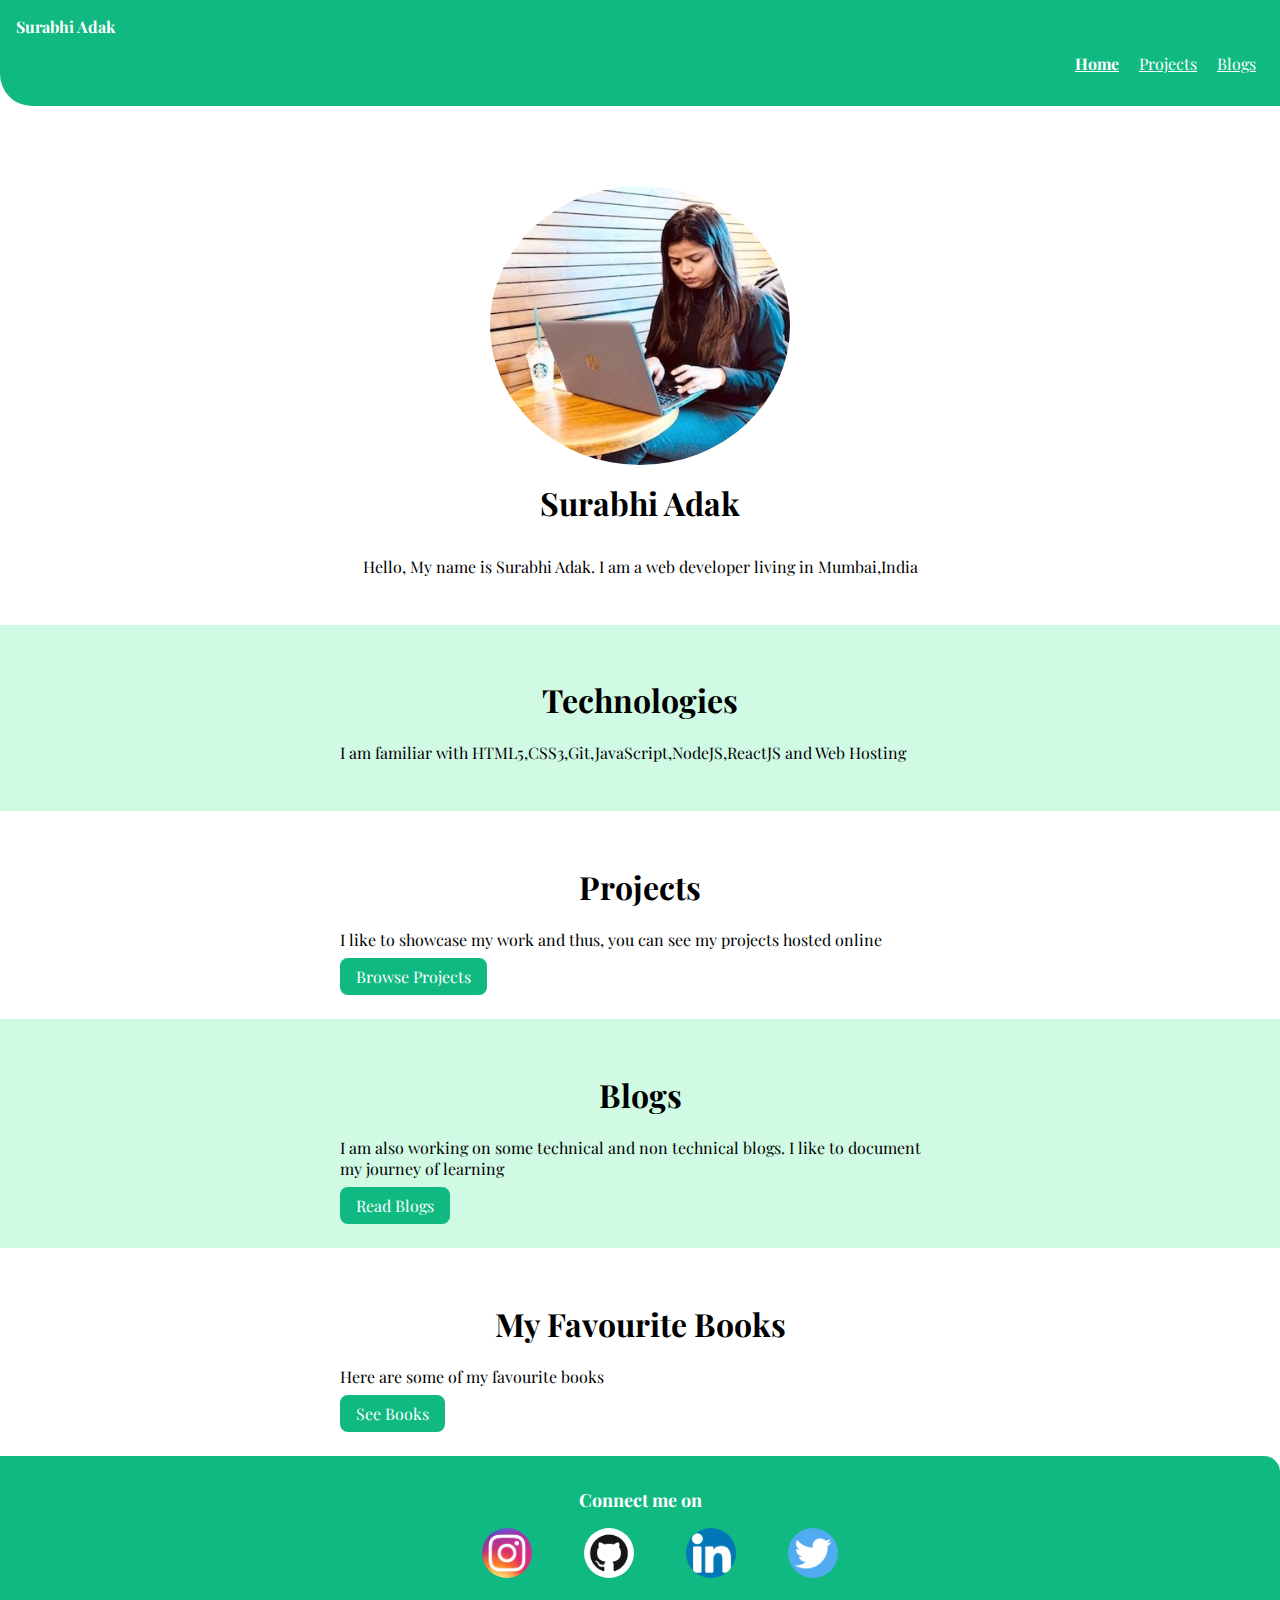
==== index.html @ f6007226 "commit" ====
<!DOCTYPE html>
<html lang="en">
<head>
    <meta charset="UTF-8">
    <meta name="viewport" content="width=device-width, initial-scale=1.0">
    <title>Home | Surabhi Adak</title>
    <link href="style.css" rel="stylesheet" />
</head>
<body>
    <nav class="navigation">
        <div class="nav-brand">Surabhi Adak</div>
        <ul class="list-non-bullet nav-pills">
            <li class="list-item-inline">
                <a class="link link-active" href="/">Home</a>
            </li>
            <li class="list-item-inline">
                <a class="link" href="projects.html">Projects</a>
            </li>
            <li class="list-item-inline">
                <a class="link" href="blogs.html">Blogs</a>
            </li>
        </ul>
    </nav>

    <header class="hero">
        <img class="hero-img" src="Images\1.jpg">
        <h1 class="hero-heading">Surabhi Adak</h1>
        <p class="about">Hello, My name is Surabhi Adak. I am a web developer living in Mumbai,India</p>
    </header>

    <section class="section ow">
        <div class="container container-center">
        <h1>Technologies</h1>
        <p>I am familiar with HTML5,CSS3,Git,JavaScript,NodeJS,ReactJS and Web Hosting</p>
        </div>
    </section>

    <section class="section">
        <div class="container container-center">
        <h1>Projects</h1>
        <p>I like to showcase my work and thus, you can see my projects hosted online</p>
        <a class="links link-primary" href="projects.html">Browse Projects</a>
        </div>
    </section>

    <section class=" section ow">
        <div class="container container-center">
        <h1>Blogs</h1>
        <p>I am also working on some technical and non technical blogs. I like to document my journey of learning</p>
        <a class="links link-primary" href="blogs.html">Read Blogs</a>
        </div>
     </section>

    <section class=" section">
        <div class="container container-center">
        <h1>My Favourite Books</h1>
        <p>Here are some of my favourite books</p>
        <a class="links link-primary" href="books.html">See Books</a>
        </div>
    </section>

    <footer class="footer">
        <div class="footer-header">Connect me on</div>
         <ul class="social-links list-non-bullet">
            <li class="list-item-inline">
                <a class="links"
                href="https://www.instagram.com/coding_mood/"> <img class="footer-img" src="Images\Instagram.jpg"></a>
            </li>
            <li class="list-item-inline">
                <a class="links"
                href="https://github.com/surabhiadak"><img class="footer-img" src="Images\GitHub-Mark.png"></a>
            </li>
            <li class="list-item-inline">
                <a class="links"
                href="https://www.linkedin.com/in/surabhi-adak-30b485152/"><img class="footer-img" src="Images\LinkedIn.png"></a>
            </li>
            <li class="list-item-inline">
                <a class="links"
                href="https://twitter.com/AdakSurabhi"><img class="footer-img" src="Images\Twitter.png"></a>
            </li>
        </ul>
    </footer>
</body>
</html>
---- style.css ----
@import url('https://fonts.googleapis.com/css2?family=Playfair+Display:wght@500&display=swap');

:root
{
    --primary-color: #10B981;
    --dary-gray: #10B981; 
    --off-white: #D1FAE5;
}

body
{
    font-family:'Playfair Display', serif;
    margin: 0px;
}

hr
{
    margin: 2rem 0rem;
}

/**spaces**/

.margin-md 
{
   padding: 2rem 2rem;
}
/**container**/
.container
{
    padding: 0rem 1rem;
}
.container-center
{
    max-width: 600px;
    margin: auto;
}

/**links**/

.links
{
    text-decoration: none;
    padding: 0.5rem 1rem;
    margin-top: 1rem;
    margin-bottom: 1rem;
}
.link-primary
{
    background-color: var(--primary-color);
    border-radius: 0.5rem;
    color: white;
}
.link-secondary
{
    color: var(--primary-color);
    border-radius: 0.5rem;
    border: 1px solid var(--primary-color);
}

/**lists**/
.list-non-bullet
{
    list-style:none;
}
.list-item-inline
{
    display: inline;
    padding: 0rem 0.5rem;
}

/**navigation**/
.navigation
{
    background-color: var(--primary-color);
    color: white;
    padding: 1rem;
    border-bottom-left-radius: 2rem;
  
}
.navigation .link
{
    color:white;
}
.navigation .nav-pills
{
    text-align: right;
}
.navigation .nav-brand
{
    font-weight: bold;
}
.navigation .link-active
{
    font-weight: bold;
}

/**header**/
.hero
{
    padding: 2rem;
    padding-top: 5rem;
}
.hero .hero-img
{
    max-width: 300px;
    display: block;
    margin:auto;
    border-radius: 50%;
}
.hero .hero-heading
{
    text-align: center;
    color: black;
    margin: auto;
    padding: 1rem
}

.hero .hero-heading .heading-inverted
{
    color: black;
}

.hero .about
{
    text-align: center;
}

/**section**/
.section
{
    padding: 2rem;
}
.section h1
{
    text-align: center;
}

.ow
{
    background-color: var(--off-white);
}

/**footer**/
.footer
{
    background-color: var(--primary-color);
    padding: 2rem 2rem;
    text-align: center;
    color: white;
    border-top-right-radius: 1rem;

}
.footer .footer-header
{
    font-weight: bold;
    font-size: large;
    text-align: center;
}
.footer .links
{
    color:white;
    text-align: center;
}

.footer .list-item-inline .footer-img
{
    max-width: 50px;
    margin:auto;
    border-radius: 50%;
}
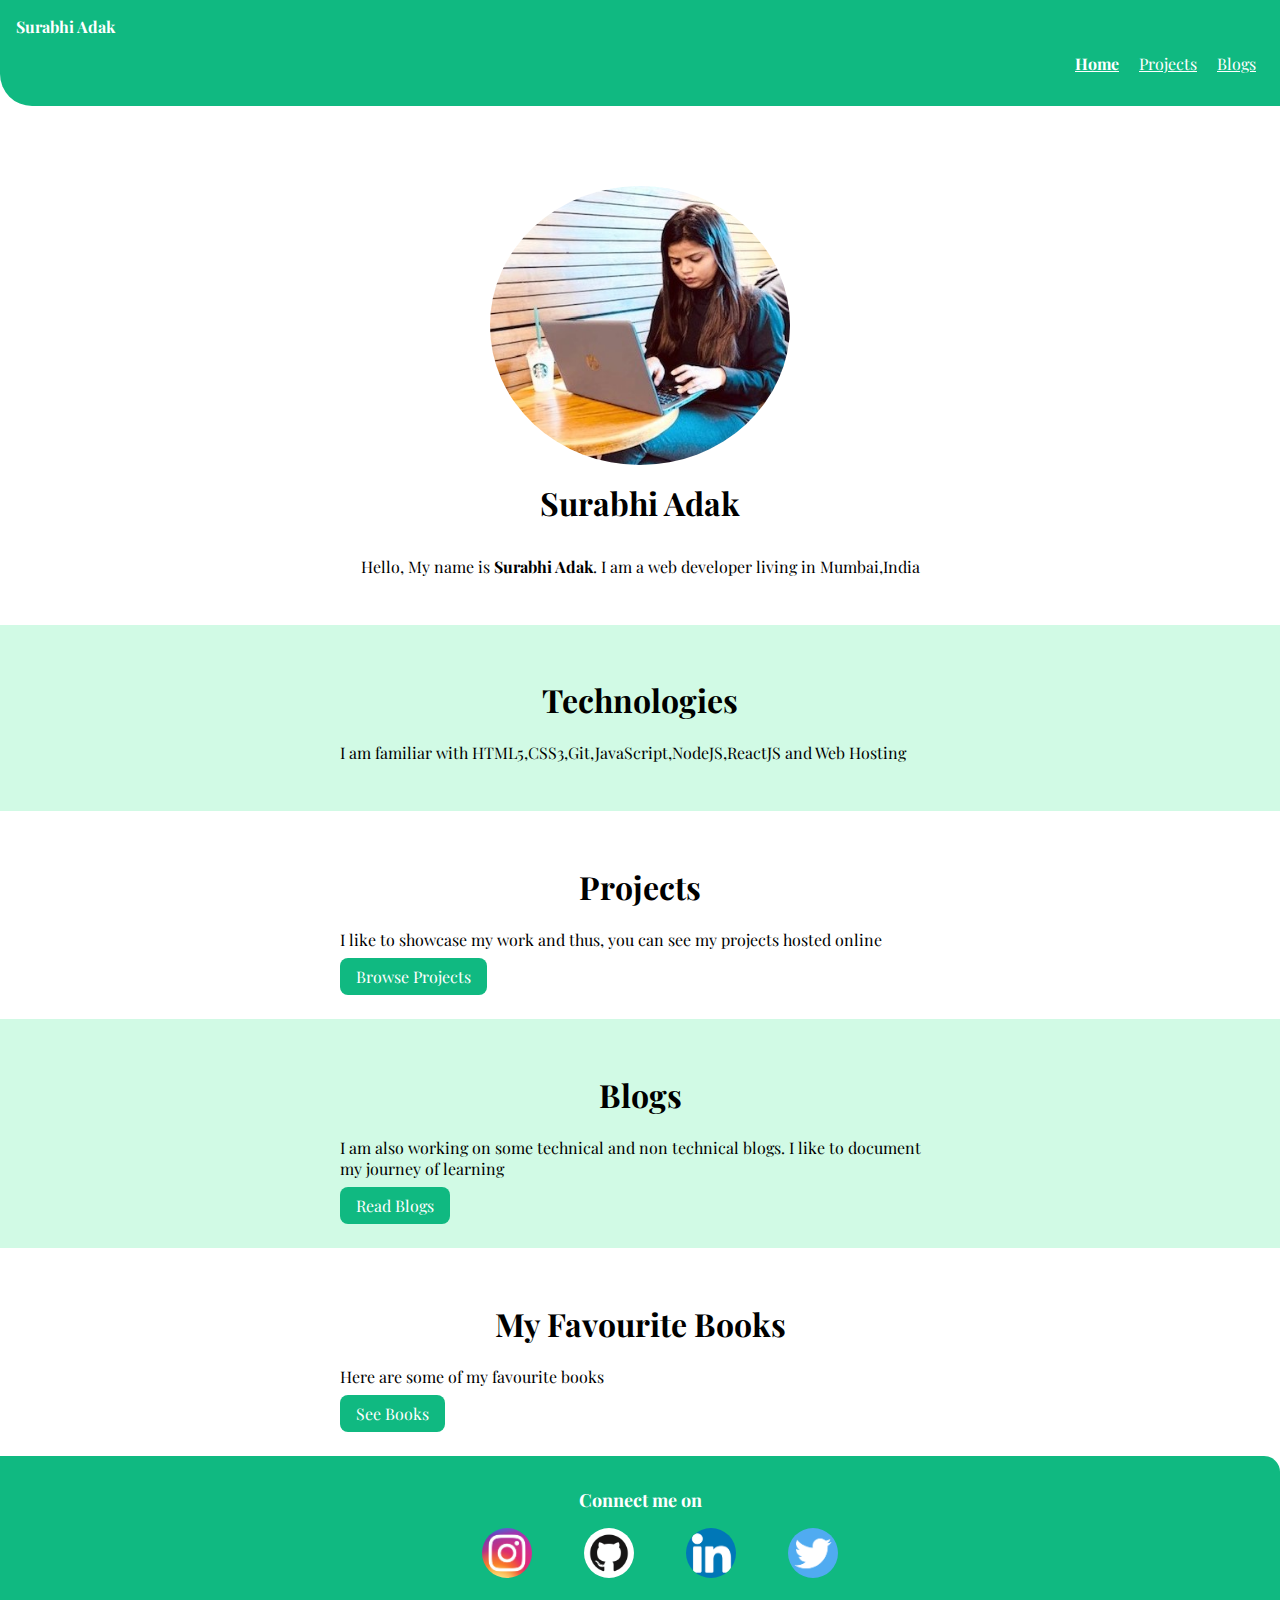
==== commit d968b17a: "Update index.html" ====
--- a/index.html
+++ b/index.html
@@ -25,7 +25,7 @@
     <header class="hero">
         <img class="hero-img" src="Images\1.jpg">
         <h1 class="hero-heading">Surabhi Adak</h1>
-        <p class="about">Hello, My name is Surabhi Adak. I am a web developer living in Mumbai,India</p>
+        <p class="about">Hello, My name is <strong>Surabhi Adak</strong>. I am a web developer living in Mumbai,India</p>
     </header>
 
     <section class="section ow">
--- a/style.css
+++ b/style.css
@@ -24,6 +24,7 @@
 {
    padding: 2rem 2rem;
 }
+
 /**container**/
 .container
 {
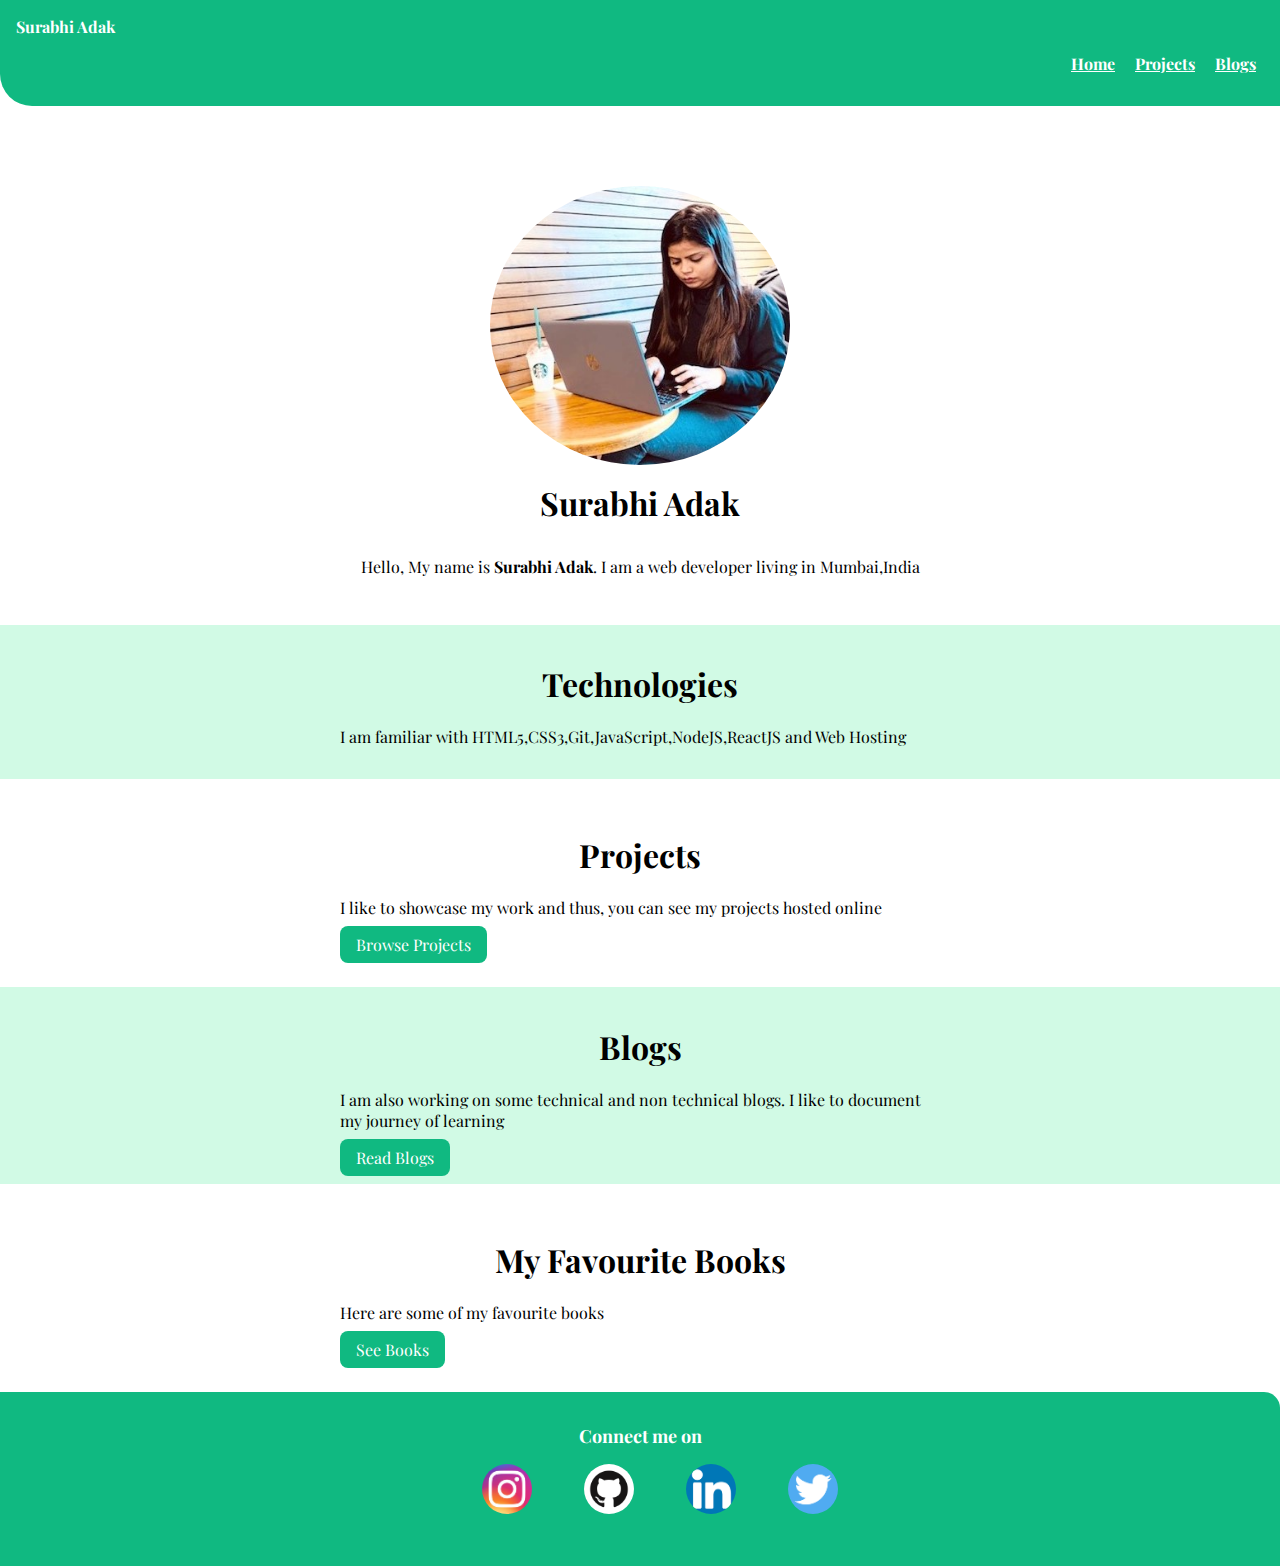
==== commit 1e1360cd: "Update index.html" ====
--- a/index.html
+++ b/index.html
@@ -14,10 +14,10 @@
                 <a class="link link-active" href="/">Home</a>
             </li>
             <li class="list-item-inline">
-                <a class="link" href="projects.html">Projects</a>
+                <a class="link link-active" href="projects.html">Projects</a>
             </li>
             <li class="list-item-inline">
-                <a class="link" href="blogs.html">Blogs</a>
+                <a class="link link-active" href="blogs.html">Blogs</a>
             </li>
         </ul>
     </nav>
--- a/style.css
+++ b/style.css
@@ -139,6 +139,7 @@
 .ow
 {
     background-color: var(--off-white);
+    padding: 1rem 2rem;
 }
 
 /**footer**/
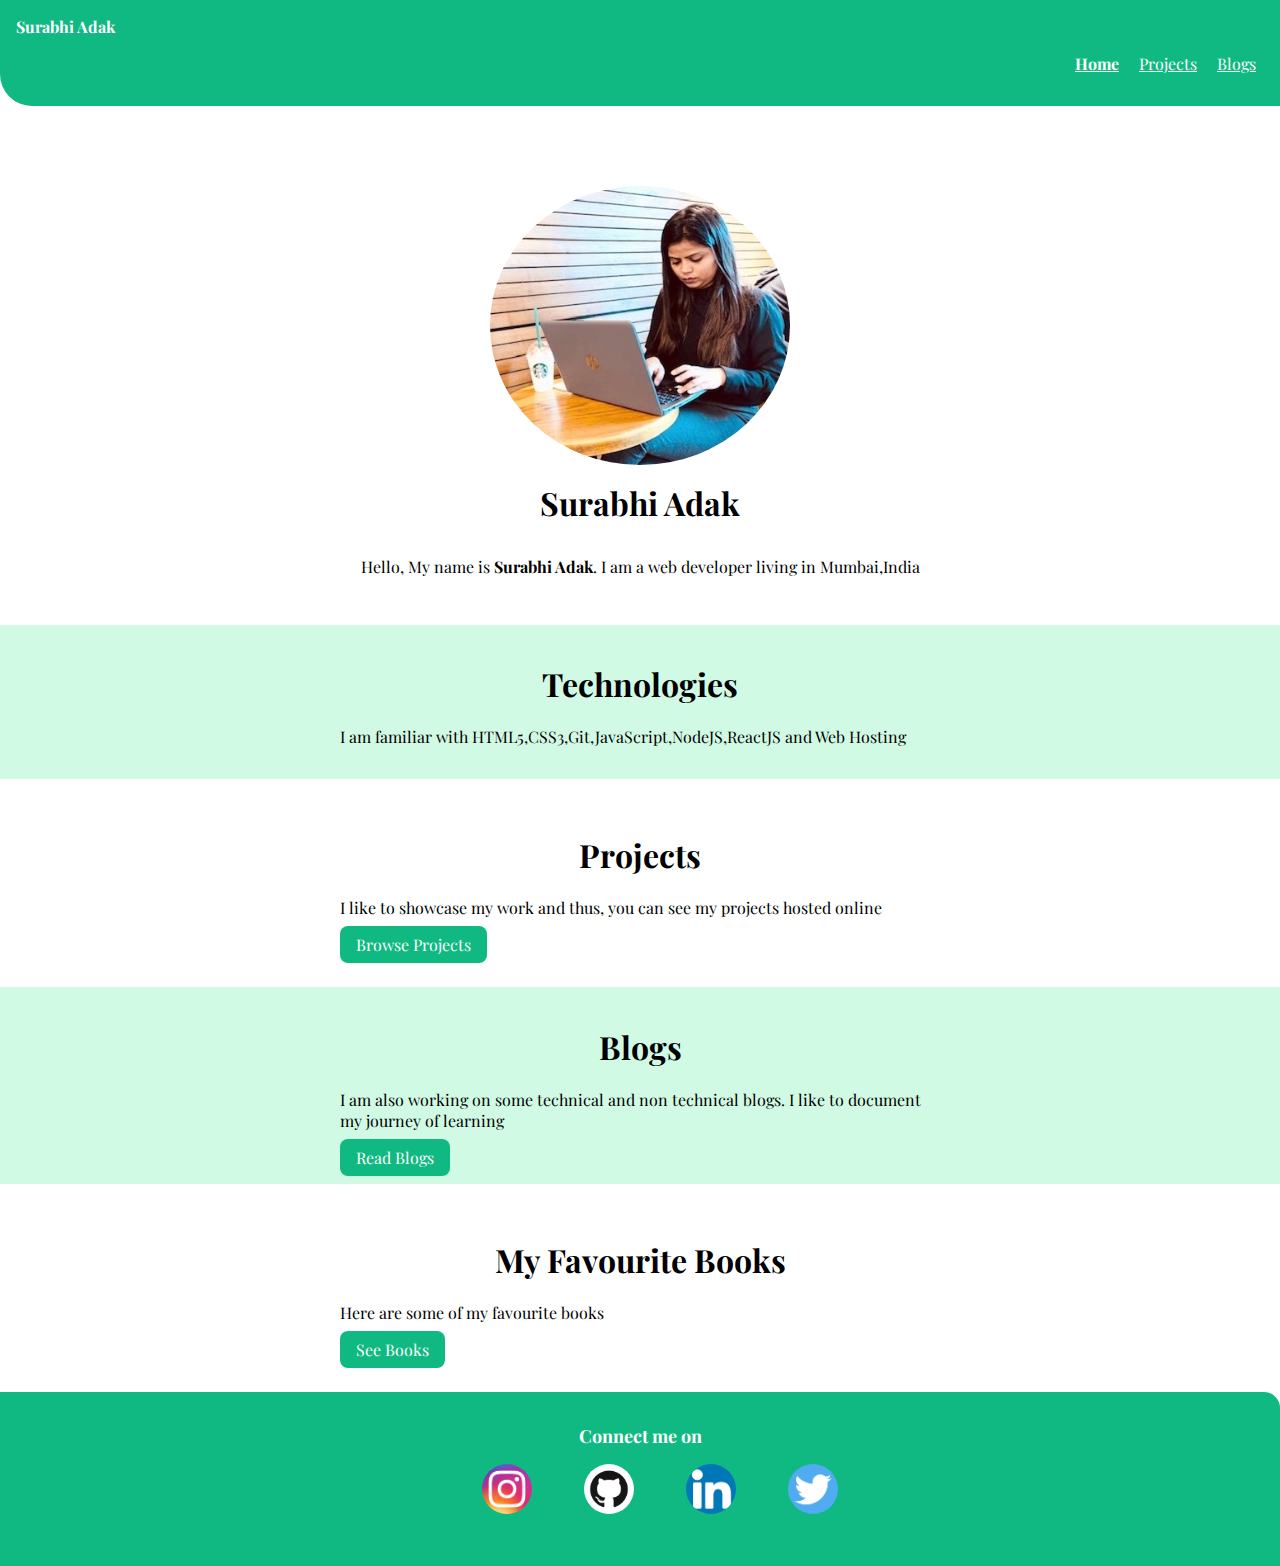
==== commit f0d8359f: "commit: feat" ====
--- a/index.html
+++ b/index.html
@@ -14,10 +14,10 @@
                 <a class="link link-active" href="/">Home</a>
             </li>
             <li class="list-item-inline">
-                <a class="link link-active" href="projects.html">Projects</a>
+                <a class="link" href="projects.html">Projects</a>
             </li>
             <li class="list-item-inline">
-                <a class="link link-active" href="blogs.html">Blogs</a>
+                <a class="link" href="blogs.html">Blogs</a>
             </li>
         </ul>
     </nav>
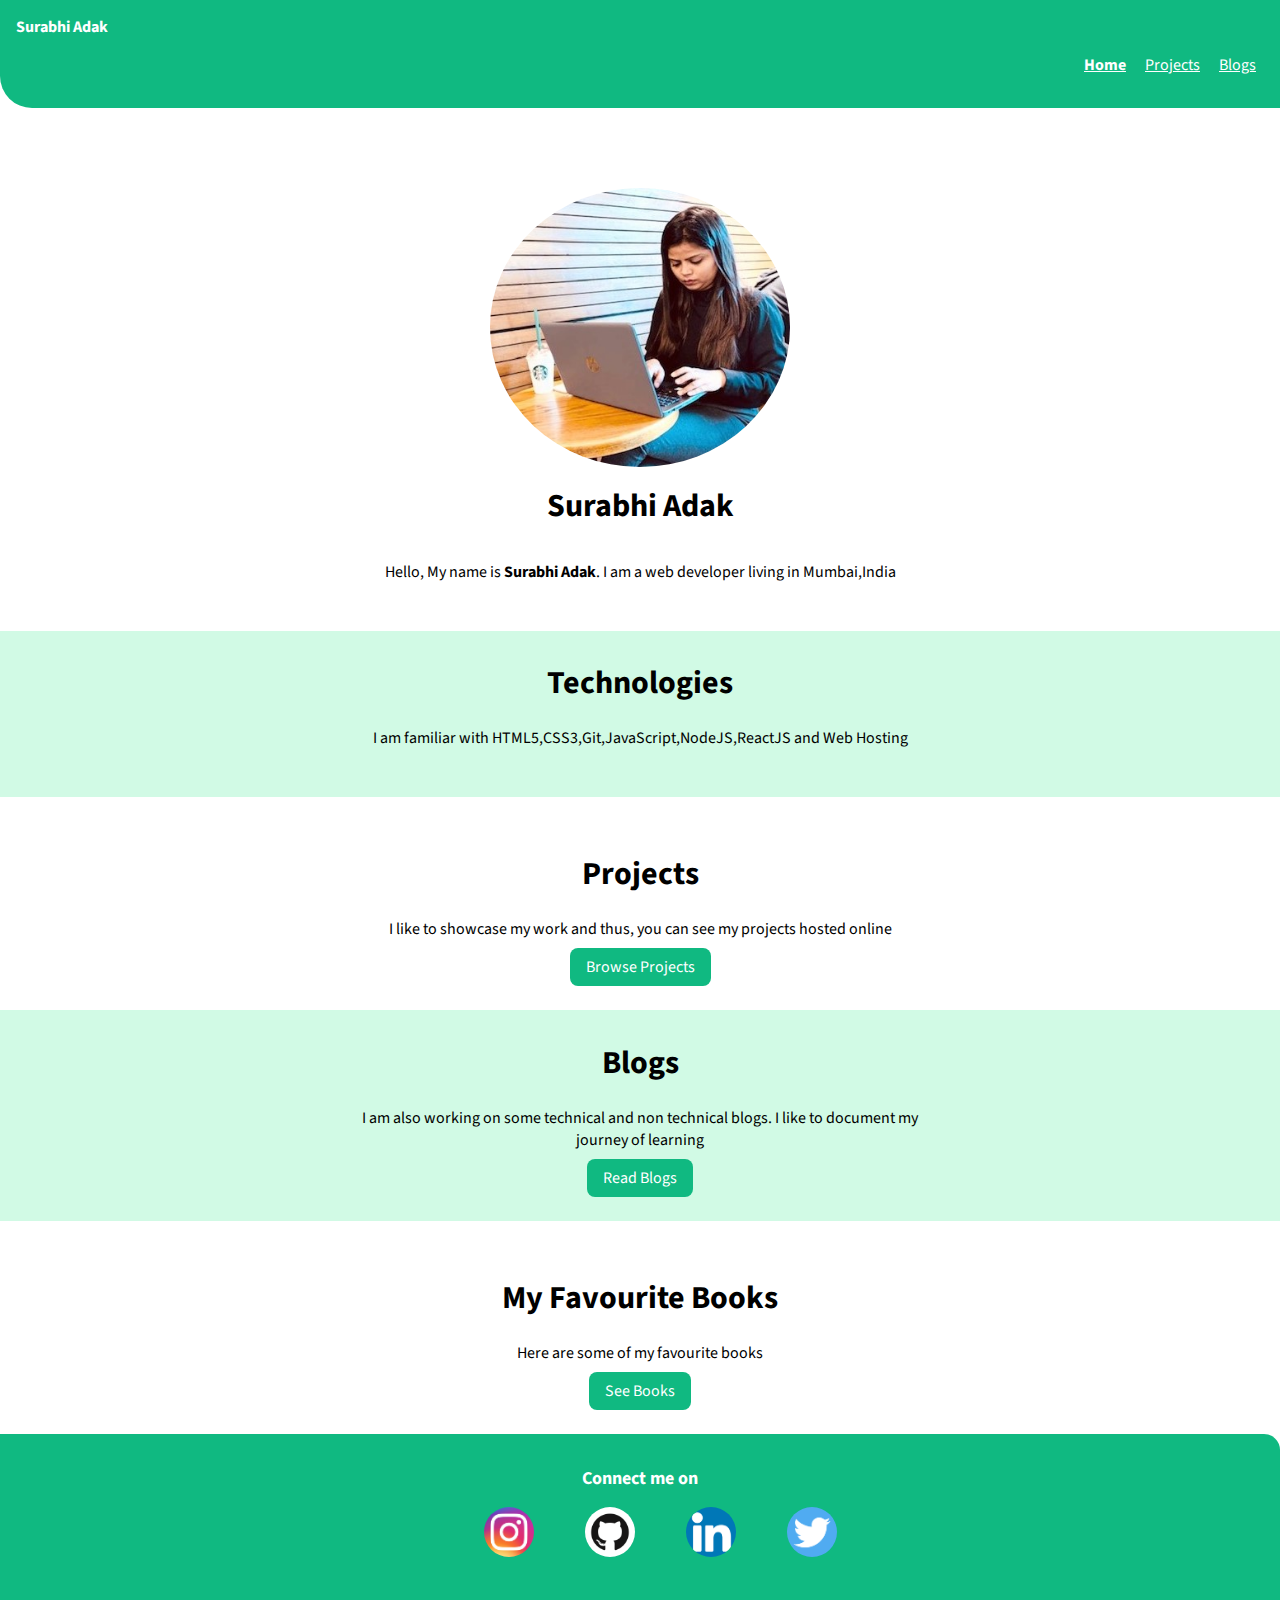
==== commit 02ca9851: "commit: style" ====
--- a/index.html
+++ b/index.html
@@ -28,7 +28,7 @@
         <p class="about">Hello, My name is <strong>Surabhi Adak</strong>. I am a web developer living in Mumbai,India</p>
     </header>
 
-    <section class="section ow">
+    <section class="section-ow">
         <div class="container container-center">
         <h1>Technologies</h1>
         <p>I am familiar with HTML5,CSS3,Git,JavaScript,NodeJS,ReactJS and Web Hosting</p>
@@ -43,7 +43,7 @@
         </div>
     </section>
 
-    <section class=" section ow">
+    <section class="section-ow">
         <div class="container container-center">
         <h1>Blogs</h1>
         <p>I am also working on some technical and non technical blogs. I like to document my journey of learning</p>
@@ -51,7 +51,7 @@
         </div>
      </section>
 
-    <section class=" section">
+    <section class="section">
         <div class="container container-center">
         <h1>My Favourite Books</h1>
         <p>Here are some of my favourite books</p>
--- a/style.css
+++ b/style.css
@@ -1,15 +1,15 @@
-@import url('https://fonts.googleapis.com/css2?family=Playfair+Display:wght@500&display=swap');
+@import url('https://fonts.googleapis.com/css2?family=Source+Sans+Pro:wght@300;400&display=swap');
 
 :root
 {
     --primary-color: #10B981;
     --dary-gray: #10B981; 
-    --off-white: #D1FAE5;
+    --off-green: #D1FAE5;
 }
 
 body
 {
-    font-family:'Playfair Display', serif;
+    font-family: 'Source Sans Pro', sans-serif;
     margin: 0px;
 }
 
@@ -24,6 +24,7 @@
 {
    padding: 2rem 2rem;
 }
+
 
 /**container**/
 .container
@@ -62,6 +63,18 @@
 .list-non-bullet
 {
     list-style:none;
+}
+
+.list-proj
+{
+    list-style: none;
+    display: inline;
+}
+
+.list-blog
+{
+    list-style: none;
+    display: inline;
 }
 .list-item-inline
 {
@@ -130,16 +143,55 @@
 .section
 {
     padding: 2rem;
+    text-align: center;
 }
 .section h1
 {
     text-align: center;
 }
 
-.ow
-{
-    background-color: var(--off-white);
-    padding: 1rem 2rem;
+.section-ow
+{
+    background-color: #D1FAE5;;
+    padding: .5rem 0rem 2rem;
+    display: block;
+    margin: auto;
+    text-align: center;
+}
+
+.section-proj
+{
+    background-color: #D1FAE5;;
+    display: block;
+    margin: auto;
+    text-align: center;
+    padding: .5rem 0rem 2rem;
+
+}
+
+.section-proj1
+{
+    display: block;
+    margin: auto;
+    text-align: center;
+    padding: .5rem 0rem 2rem;
+}
+
+.section-blog
+{
+    background-color:  #D1FAE5;;
+    display: block;
+    margin: auto;
+    text-align: center;
+    padding: .5rem 0rem 2rem;
+}
+
+.section-blog1
+{
+    display: block;
+    margin: auto;
+    text-align: center;
+    padding: .5rem 0rem 2rem;
 }
 
 /**footer**/
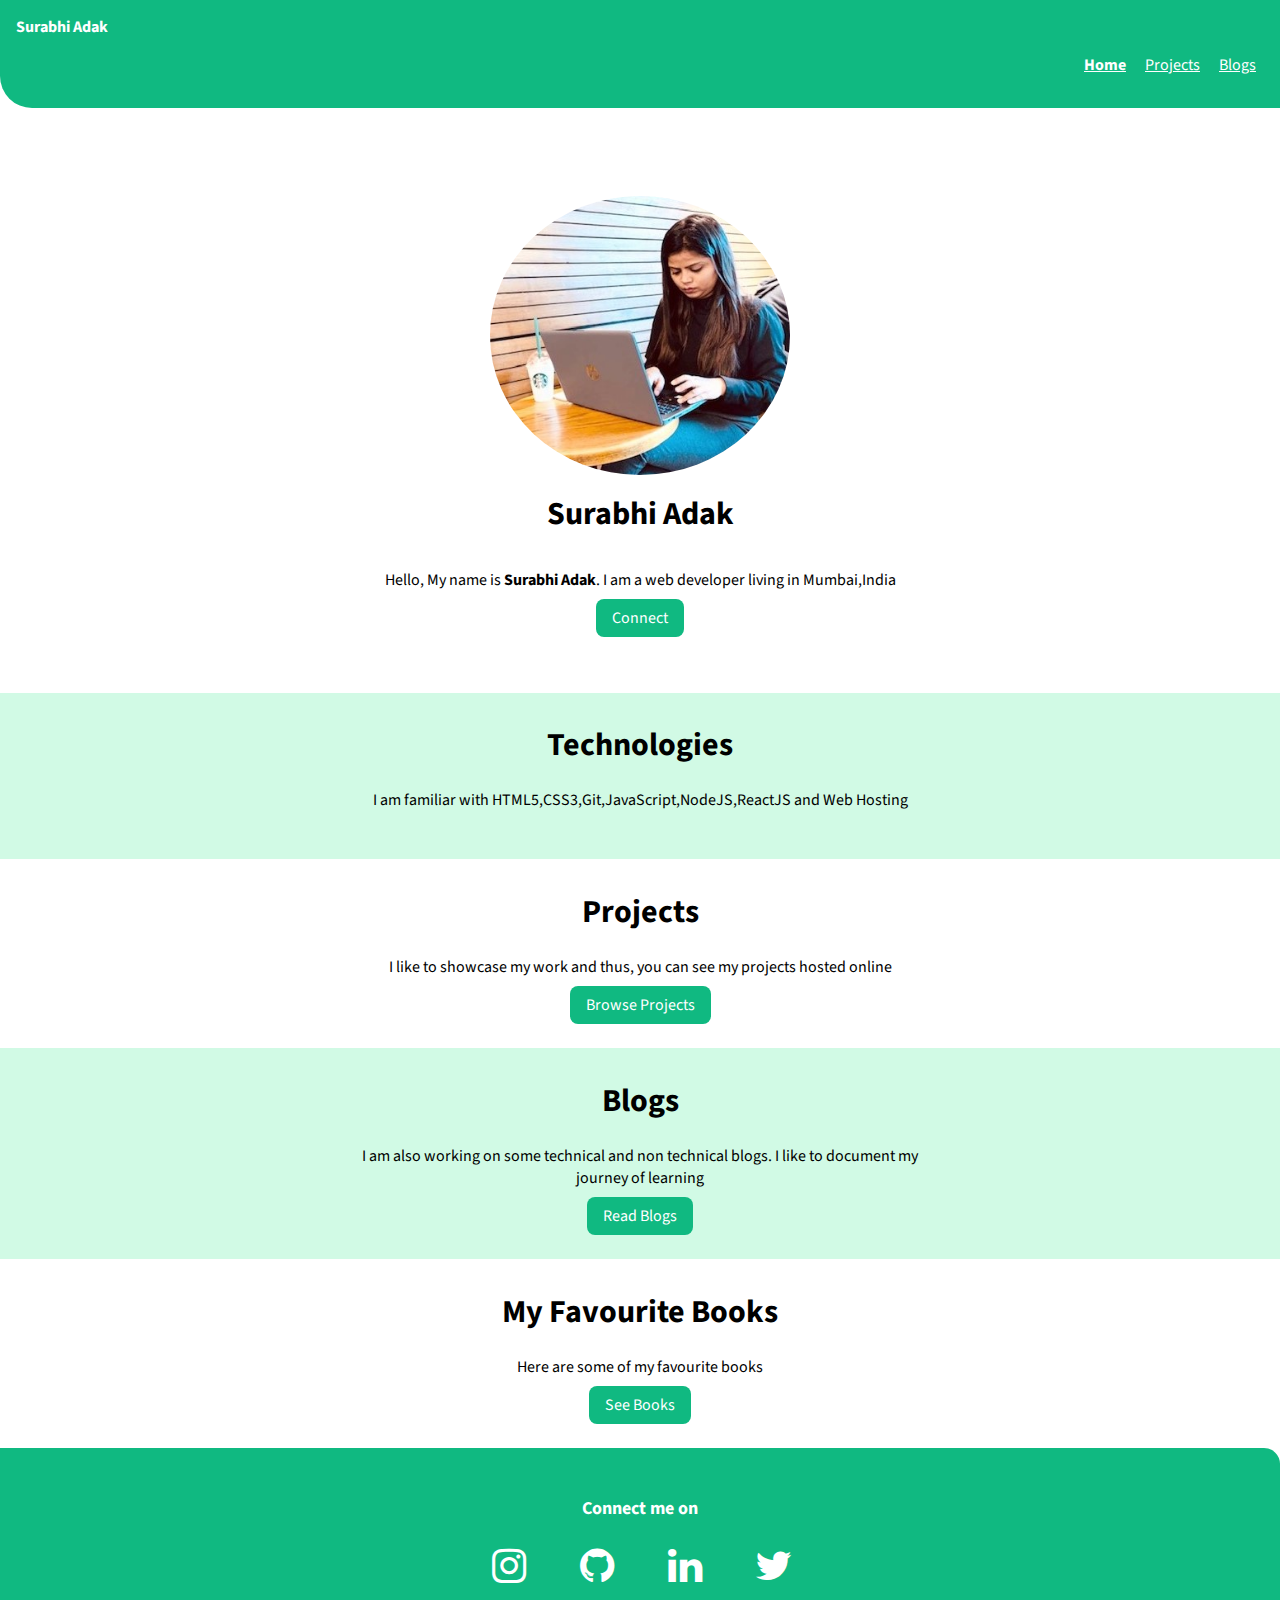
==== commit 96a97ea2: "commit: feat" ====
--- a/index.html
+++ b/index.html
@@ -5,7 +5,14 @@
     <meta name="viewport" content="width=device-width, initial-scale=1.0">
     <title>Home | Surabhi Adak</title>
     <link href="style.css" rel="stylesheet" />
+    
+    <link rel="stylesheet" href="https://use.fontawesome.com/releases/v5.3.1/css/all.css">
+
+    <link rel="stylesheet" type="text/css" href="style.css">
+
+    <link rel="stylesheet" href="https://maxcdn.bootstrapcdn.com/font-awesome/4.7.0/css/font-awesome.min.css">
 </head>
+
 <body>
     <nav class="navigation">
         <div class="nav-brand">Surabhi Adak</div>
@@ -22,11 +29,17 @@
         </ul>
     </nav>
 
-    <header class="hero">
-        <img class="hero-img" src="Images\1.jpg">
-        <h1 class="hero-heading">Surabhi Adak</h1>
-        <p class="about">Hello, My name is <strong>Surabhi Adak</strong>. I am a web developer living in Mumbai,India</p>
-    </header>
+    
+    <section class="section">
+        <div class="container container-center">
+        <header class="hero">
+            <img class="hero-img" src="Images\1.jpg">
+            <h1 class="hero-heading">Surabhi Adak</h1>
+            <p class="about">Hello, My name is <strong>Surabhi Adak</strong>. I am a web developer living in Mumbai,India</p>
+            <a class="links link-primary" href="connect.html">Connect</a>
+        </header>
+        </div>
+    </section>
 
     <section class="section-ow">
         <div class="container container-center">
@@ -60,6 +73,16 @@
     </section>
 
     <footer class="footer">
+    <div class="footer-social-links">
+        <div class="footer-header">Connect me on</div>
+        <a href="https://www.instagram.com/coding_mood/" title="Instagram" target="_blank"><i class="fa fa-instagram"></i></a>
+        <a href="https://github.com/surabhiadak" title="Github" target="_blank"><i class="fa fa-github"></i></a>
+        <a href="https://www.linkedin.com/in/surabhi-adak-30b485152/" title="LinkedIn" target="_blank"><i class="fa fa-linkedin"></i></a>
+        <a href="https://twitter.com/AdakSurabhi" title="Twitter" target="_blank"><i class="fa fa-twitter"></i></a>
+    </div>
+</footer>
+
+    <!--<footer class="footer">
         <div class="footer-header">Connect me on</div>
          <ul class="social-links list-non-bullet">
             <li class="list-item-inline">
@@ -79,6 +102,8 @@
                 href="https://twitter.com/AdakSurabhi"><img class="footer-img" src="Images\Twitter.png"></a>
             </li>
         </ul>
-    </footer>
+    </footer>-->
+
+    
 </body>
 </html>--- a/style.css
+++ b/style.css
@@ -76,6 +76,12 @@
     list-style: none;
     display: inline;
 }
+
+.list-books
+{
+    list-style: none;
+    display: inline;
+}
 .list-item-inline
 {
     display: inline;
@@ -137,12 +143,16 @@
 .hero .about
 {
     text-align: center;
-}
+    display: block;
+}
+
 
 /**section**/
 .section
 {
-    padding: 2rem;
+    padding: .5rem 0rem 2rem;
+    display: block;
+    margin: auto;
     text-align: center;
 }
 .section h1
@@ -159,17 +169,17 @@
     text-align: center;
 }
 
-.section-proj
-{
-    background-color: #D1FAE5;;
-    display: block;
-    margin: auto;
-    text-align: center;
-    padding: .5rem 0rem 2rem;
-
-}
-
-.section-proj1
+.section-proj 
+{
+    background-color: #D1FAE5;
+    display: block;
+    margin: auto;
+    text-align: center;
+    padding: .5rem 0rem 2rem;
+
+}
+
+.section-proj1 
 {
     display: block;
     margin: auto;
@@ -194,16 +204,89 @@
     padding: .5rem 0rem 2rem;
 }
 
+.section-books
+{
+    background-color:  #D1FAE5;;
+    display: block;
+    margin: auto;
+    text-align: center;
+    padding: .5rem 0rem 2rem;
+}
+.section-books1
+{
+    display: block;
+    margin: auto;
+    text-align: center;
+    padding: .5rem 0rem 2rem;
+}
+
+
 /**footer**/
+
 .footer
 {
     background-color: var(--primary-color);
-    padding: 2rem 2rem;
+    padding:  2rem 2rem 2rem;
     text-align: center;
     color: white;
     border-top-right-radius: 1rem;
 
 }
+.footer .footer-header
+{
+    font-weight: bold;
+    font-size: large;
+    text-align: center;
+    padding: 1rem;
+}
+.footer-social-links
+{
+    font-size: 40px;
+    text-align: center;
+}
+
+.footer-social-links a
+{
+    width: 70px;
+    height: 70px;
+    line-height: 25px !important;
+    position: relative;
+    margin: 0 5px;
+    text-align: center;
+    display: inline-block;
+    color: white;
+    transition: all 0.27s cubic-bezier(0.300, 0.100, 0.580, 1.0000);
+}
+
+.footer-social-links a:hover
+{
+    color: black;
+}
+
+.footer-social-links a:hover:before
+{
+    background: #111;
+}
+.footer-social-links a i,
+.footer-social-links a span
+{
+    position: relative;
+    top: 2px;
+    left: 1px;
+
+}
+
+/**footer
+.footer
+{
+    background-color: var(--primary-color);
+    padding: 2rem 2rem 2rem 2rem;
+    text-align: center;
+    color: white;
+    border-top-right-radius: 1rem;
+
+}
+
 .footer .footer-header
 {
     font-weight: bold;
@@ -221,4 +304,5 @@
     max-width: 50px;
     margin:auto;
     border-radius: 50%;
-}+}
+**/--- a/style.css
+++ b/style.css
@@ -76,6 +76,12 @@
     list-style: none;
     display: inline;
 }
+
+.list-books
+{
+    list-style: none;
+    display: inline;
+}
 .list-item-inline
 {
     display: inline;
@@ -137,12 +143,16 @@
 .hero .about
 {
     text-align: center;
-}
+    display: block;
+}
+
 
 /**section**/
 .section
 {
-    padding: 2rem;
+    padding: .5rem 0rem 2rem;
+    display: block;
+    margin: auto;
     text-align: center;
 }
 .section h1
@@ -159,17 +169,17 @@
     text-align: center;
 }
 
-.section-proj
-{
-    background-color: #D1FAE5;;
-    display: block;
-    margin: auto;
-    text-align: center;
-    padding: .5rem 0rem 2rem;
-
-}
-
-.section-proj1
+.section-proj 
+{
+    background-color: #D1FAE5;
+    display: block;
+    margin: auto;
+    text-align: center;
+    padding: .5rem 0rem 2rem;
+
+}
+
+.section-proj1 
 {
     display: block;
     margin: auto;
@@ -194,16 +204,89 @@
     padding: .5rem 0rem 2rem;
 }
 
+.section-books
+{
+    background-color:  #D1FAE5;;
+    display: block;
+    margin: auto;
+    text-align: center;
+    padding: .5rem 0rem 2rem;
+}
+.section-books1
+{
+    display: block;
+    margin: auto;
+    text-align: center;
+    padding: .5rem 0rem 2rem;
+}
+
+
 /**footer**/
+
 .footer
 {
     background-color: var(--primary-color);
-    padding: 2rem 2rem;
+    padding:  2rem 2rem 2rem;
     text-align: center;
     color: white;
     border-top-right-radius: 1rem;
 
 }
+.footer .footer-header
+{
+    font-weight: bold;
+    font-size: large;
+    text-align: center;
+    padding: 1rem;
+}
+.footer-social-links
+{
+    font-size: 40px;
+    text-align: center;
+}
+
+.footer-social-links a
+{
+    width: 70px;
+    height: 70px;
+    line-height: 25px !important;
+    position: relative;
+    margin: 0 5px;
+    text-align: center;
+    display: inline-block;
+    color: white;
+    transition: all 0.27s cubic-bezier(0.300, 0.100, 0.580, 1.0000);
+}
+
+.footer-social-links a:hover
+{
+    color: black;
+}
+
+.footer-social-links a:hover:before
+{
+    background: #111;
+}
+.footer-social-links a i,
+.footer-social-links a span
+{
+    position: relative;
+    top: 2px;
+    left: 1px;
+
+}
+
+/**footer
+.footer
+{
+    background-color: var(--primary-color);
+    padding: 2rem 2rem 2rem 2rem;
+    text-align: center;
+    color: white;
+    border-top-right-radius: 1rem;
+
+}
+
 .footer .footer-header
 {
     font-weight: bold;
@@ -221,4 +304,5 @@
     max-width: 50px;
     margin:auto;
     border-radius: 50%;
-}+}
+**/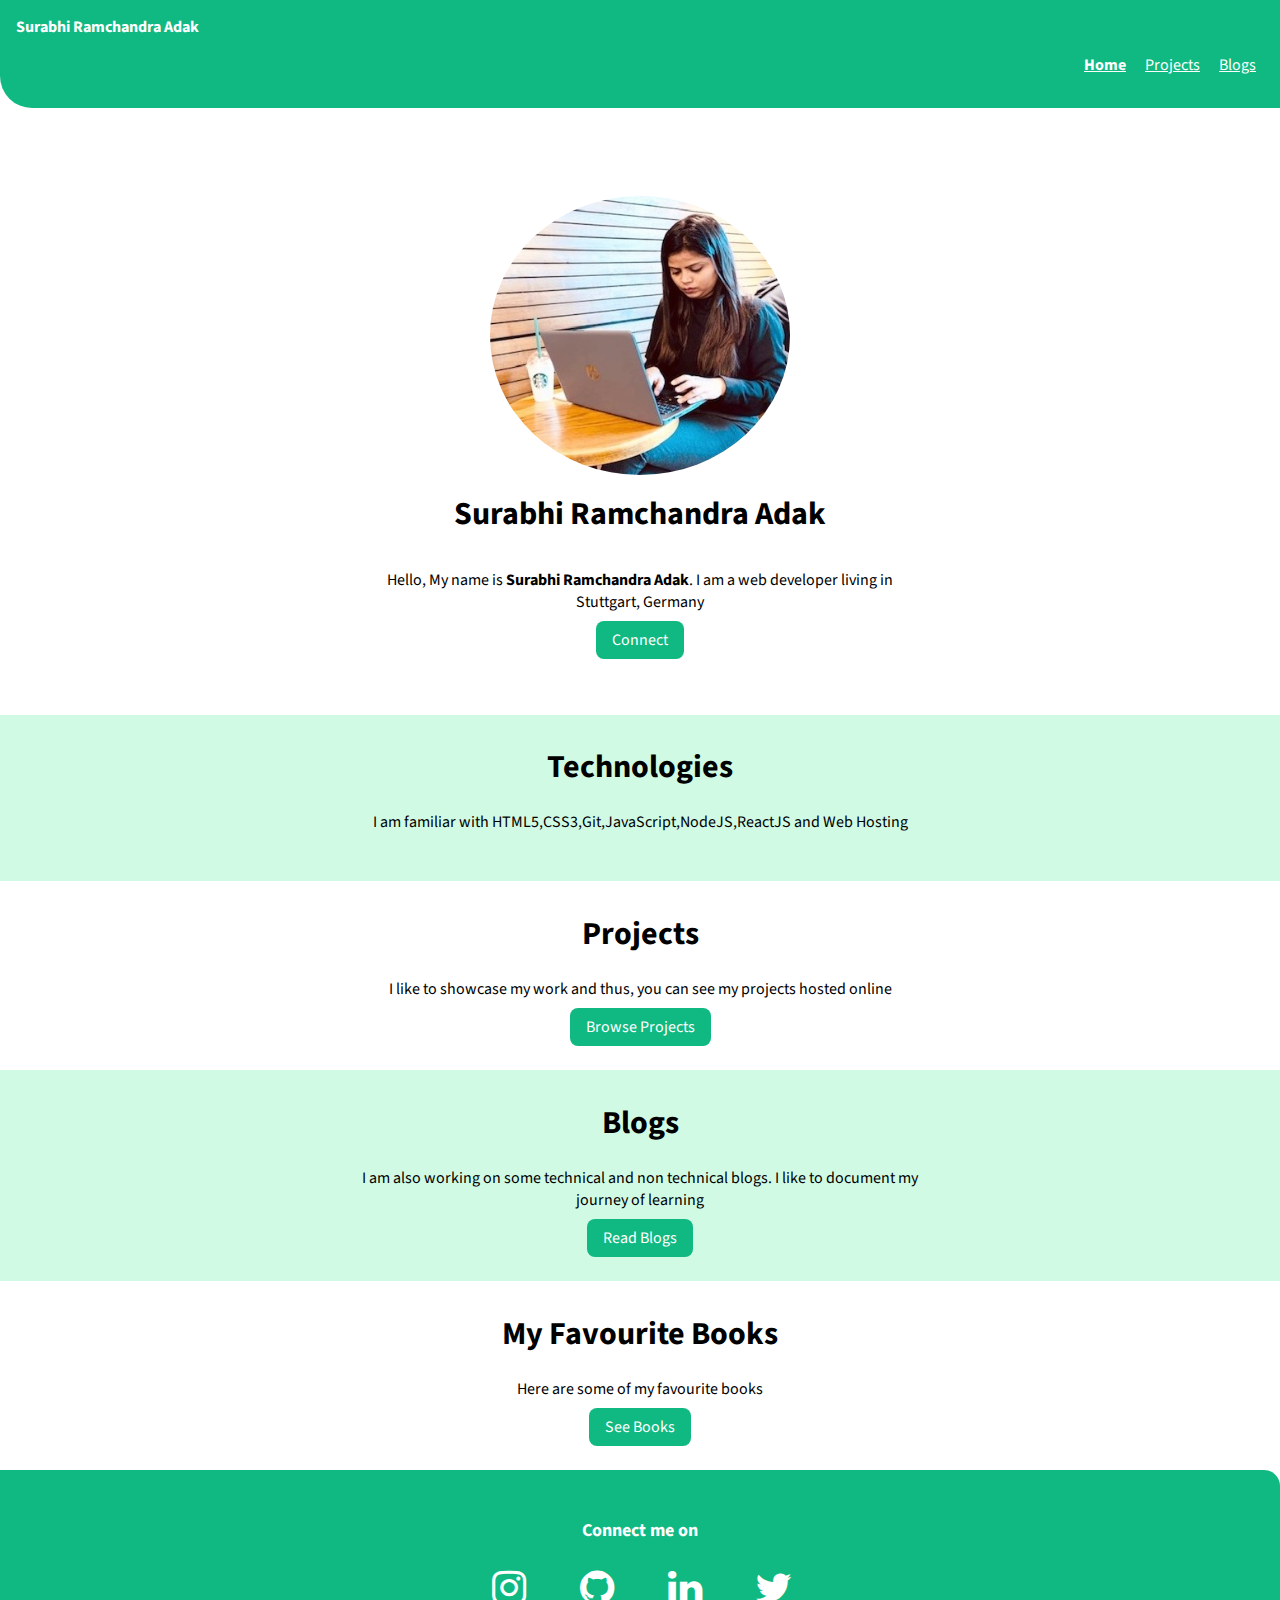
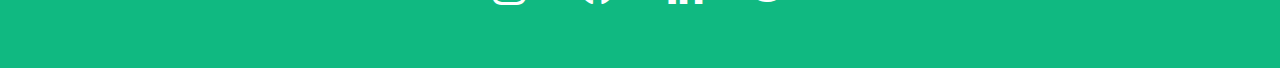
==== commit 1195369d: "feat: added project" ====
--- a/index.html
+++ b/index.html
@@ -3,7 +3,7 @@
 <head>
     <meta charset="UTF-8">
     <meta name="viewport" content="width=device-width, initial-scale=1.0">
-    <title>Home | Surabhi Adak</title>
+    <title>Home | Surabhi Ramchandra Adak</title>
     <link href="style.css" rel="stylesheet" />
     
     <link rel="stylesheet" href="https://use.fontawesome.com/releases/v5.3.1/css/all.css">
@@ -15,7 +15,7 @@
 
 <body>
     <nav class="navigation">
-        <div class="nav-brand">Surabhi Adak</div>
+        <div class="nav-brand">Surabhi Ramchandra Adak</div>
         <ul class="list-non-bullet nav-pills">
             <li class="list-item-inline">
                 <a class="link link-active" href="/">Home</a>
@@ -34,8 +34,8 @@
         <div class="container container-center">
         <header class="hero">
             <img class="hero-img" src="Images\1.jpg">
-            <h1 class="hero-heading">Surabhi Adak</h1>
-            <p class="about">Hello, My name is <strong>Surabhi Adak</strong>. I am a web developer living in Mumbai,India</p>
+            <h1 class="hero-heading">Surabhi Ramchandra Adak</h1>
+            <p class="about">Hello, My name is <strong>Surabhi Ramchandra Adak</strong>. I am a web developer living in Stuttgart, Germany</p>
             <a class="links link-primary" href="connect.html">Connect</a>
         </header>
         </div>
